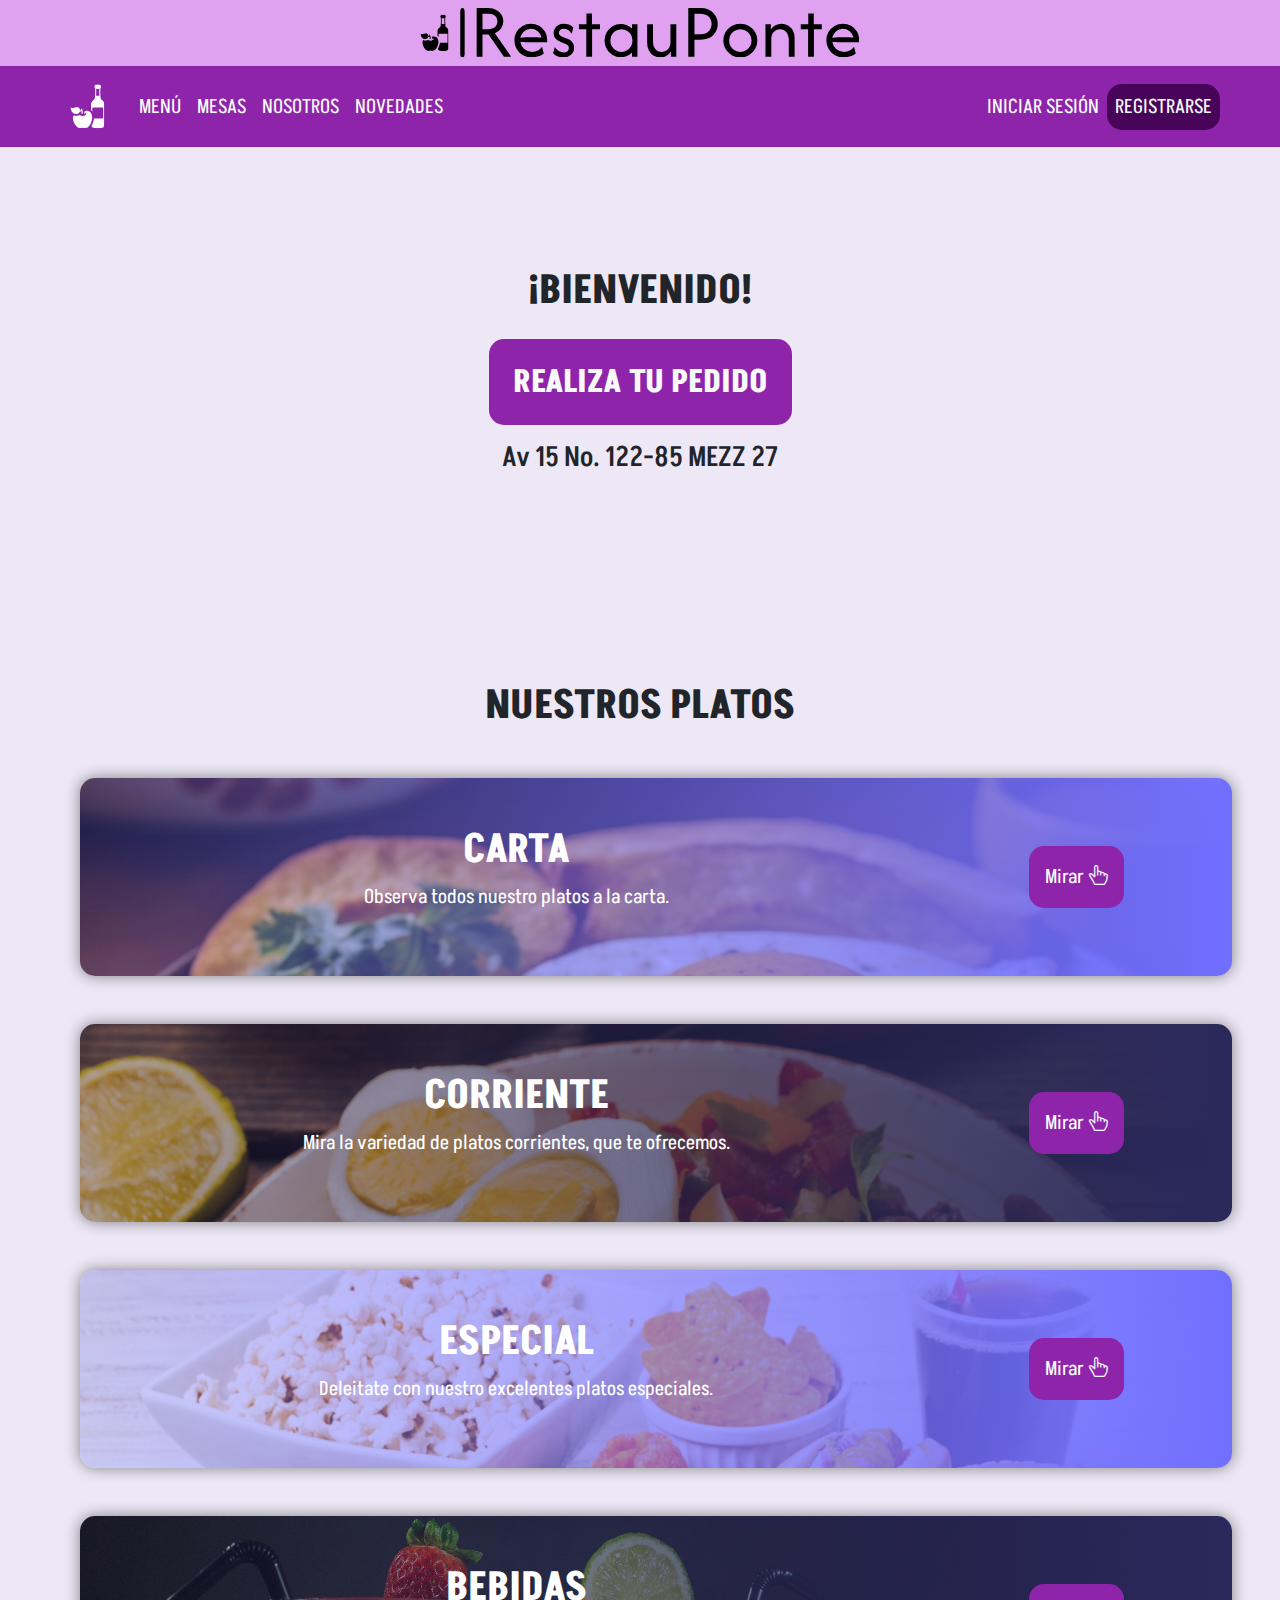
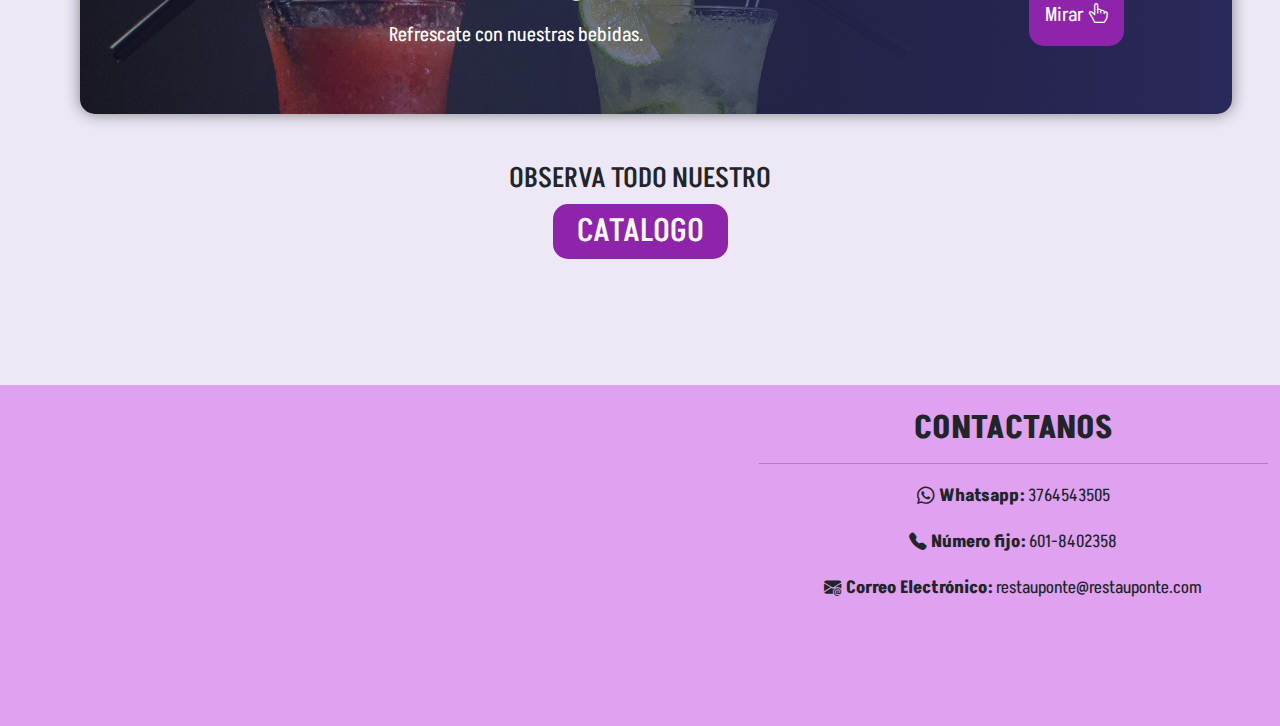
==== index.html @ 21bb620b "v0.0.0 16/08/2024" ====
<!DOCTYPE html>
<html lang="en">
<head>
    <meta charset="UTF-8">
    <meta name="viewport" content="width=device-width, initial-scale=1.0">
    <title>Restaurante</title>

<link href="https://cdn.jsdelivr.net/npm/bootstrap@5.3.3/dist/css/bootstrap.min.css" rel="stylesheet" integrity="sha384-QWTKZyjpPEjISv5WaRU9OFeRpok6YctnYmDr5pNlyT2bRjXh0JMhjY6hW+ALEwIH" crossorigin="anonymous">

<link rel="stylesheet" href="style/styles.css">
<link rel="stylesheet" href="style/mesasStyle.css">

<link rel="shortcut icon" href="favicon.svg" type="image/x-icon">

<link rel="stylesheet" href="https://cdn.jsdelivr.net/npm/bootstrap-icons@1.11.3/font/bootstrap-icons.min.css">

    <!--fUENTE DE TEXTO-->

    <link rel="preconnect" href="https://fonts.googleapis.com">
    <link rel="preconnect" href="https://fonts.gstatic.com" crossorigin>
    <link href="https://fonts.googleapis.com/css2?family=Akshar:wght@300..700&display=swap" rel="stylesheet">


</head>
<body>

    <header class="text-center py-2">
        <a href="index.html">
            <div>
                <img src="files/svg/logo/logo-black-transparent.svg" alt="RestauPonte(nombre provicional)" type="image/svg+xml" style="max-height: 50px;height: auto; max-width: 100%;">
            </div>
        </a>
    </header>
    <nav class="navegation navbar navbar-expand-lg px-5">
        <div class="container-fluid barra">
            <a class="navbar-brand" href=""><img src="favicon.svg" alt="icono inicio" height="55"></a>
            <button class="navbar-toggler" type="button" data-bs-toggle="collapse" data-bs-target="#navbarSupportedContent" aria-controls="navbarSupportedContent" aria-expanded="false" aria-label="Toggle navigation">
              <span class="navbar-toggler-icon"></span>
            </button>
            <div class="collapse navbar-collapse" id="navbarSupportedContent">
                <ul class="navbar-nav me-auto mb-2 mb-lg-0">
                <li class="nav-item">
                    <a class="nav-link text-light element menu" aria-current="page" href="#">MENÚ</a>
                </li>
                <li class="nav-item">
                    <a class="nav-link text-light element mesas" href="#">MESAS</a>
                </li>
                <li class="nav-item">
                    <a href="#" class="nav-link text-light element nosotros">NOSOTROS</a>
                </li>
                <li class="nav-item">
                    <a class="nav-link text-light element novedades" href="#">NOVEDADES</a>
                    
                </ul>

                <hr>
                
                <ul class="navbar-nav text-center">
                    <li class="nav-item">
                        <a class="nav-link text-light" href="#">INICIAR SESIÓN</a>
                    </li>
                    <li class="nav-item">
                        <a class="registro nav-link text-light" href="#">REGISTRARSE</a>
                    </li>
                </ul>
            </div>
        </div>
      </nav>


    <!--Contenido-->
    <main>

        <!--inicio-->
        <div class="subcont1">
            <div class="start text-center ">
                <h1><strong>¡BIENVENIDO!</strong></h1>
                <a href="#"><button class="p-4 text-light my-3"><h2 class="m-auto"><strong>REALIZA TU PEDIDO</strong></h2></button></a>
                <!--dirección generada en "https://www.bestrandoms.com/random-address-in-co"-->
                <h3>Av 15 No. 122-85 MEZZ 27</h3>
            </div>
            <div class="my-5 text-center">
                
                <h1 class="my-5"><strong>NUESTROS PLATOS</strong></h1>

                <ul class="listFood">

                    <!--Platos Carta-->

                    <li class="p-3 py-5 m-5" id="contCarta">
                        <div class="row">
                            <div class="col-lg-9">
                                <h1><strong>CARTA</strong></h1>
                                <p>Observa todos nuestro platos a la carta.</p>
                            </div>
                            <div class="col-lg-3">
                                <button id="carta" class="text-light p-3" >
                                    Mirar
                                    <i class="bi bi-hand-index-thumb"></i>
                                </button>
                            </div>
                        </div>
                    </li>

                    <!--Platos Corriente-->

                    <li class="p-3 py-5 m-5" id="contCorriente">
                        <div class="row">
                            <div class="col-lg-9">
                                <h1><strong>CORRIENTE</strong></h1>
                                <p>Mira la variedad de platos corrientes, que te ofrecemos.</p>
                            </div>
                            <div class="col-lg-3">
                                <button id="corriente" class="text-light p-3">
                                    Mirar
                                    <i class="bi bi-hand-index-thumb"></i>
                                </button>
                            </div>
                        </div>
                    </li>

                    <!--Platos Especiales-->

                    <li class="p-3 py-5 m-5" id="contEspecial">
                        <div class="row">
                            <div class="col-lg-9">
                                <h1><strong>ESPECIAL</strong></h1>
                                <p>Deleitate con nuestro excelentes platos especiales.</p>
                            </div>
                            <div class="col-lg-3">
                                <button id="especial" class="text-light p-3">
                                    Mirar
                                    <i class="bi bi-hand-index-thumb"></i>
                                </button>
                            </div>
                        </div> 
                    </li>

                    <!--Bebidas-->

                    <li class="p-3 py-5 m-5" id="contBebida">
                        <div class="row">
                            <div class="col-lg-9">
                                <h1><strong>BEBIDAS</strong></h1>
                                <p>Refrescate con nuestras bebidas.</p>
                            </div>
                            <div class="col-lg-3">
                                <button id="bebida" class="text-light p-3">
                                    Mirar
                                    <i class="bi bi-hand-index-thumb"></i>
                                </button>
                            </div>
                        </div>
                    </li>
                </ul>

            </div>

            <div class=" text-center mt-3 mb-5">
                <h3>OBSERVA TODO NUESTRO</h3>
                <a href="#"><button id="catalogo" class="pt-2 px-4 mb-5"><h2 class="text-light text-center">CATALOGO</h2></button></a>
            </div>
        </div>

        <!--menú-->
        <div class="subcont2 p-5 ">
            <div class="text-center">
                <h1><strong>MENÚ</strong></h1>
            </div>

            <div class="row container mb-5 text-center">
                <div class="col-lg-4">
                    <div>
                        <h3>BUSCAR:</h3>
                    </div>
                    <div><input type="search" class="select px-2" placeholder="buscar alimento"></div>
                </div>
                <div class="col-lg-4 mt-3 pt-4">
                    <button class="dropdown-toggle text-start select" data-bs-toggle="dropdown" aria-expanded="false" style="min-width: 200px;">PLATO DE COMIDA</button>
                    <ul class="dropdown-menu">
                        <li class="dropdown-item">Carta</li>
                        <li class="dropdown-item">Corriente</li>
                        <li class="dropdown-item">Especiales</li>
                        <hr>
                        <li class="dropdown-item">Todos</li>
                    </ul>
                </div>
                <div class="col-lg-4 mt-3 pt-4">
                    <button class="dropdown-toggle select text-start" data-bs-toggle="dropdown" aria-errormessage="false" style="min-width: 200px;">BEBIDA</button>
                    <ul class="dropdown-menu">
                        <li class="dropdown-item">Bebidas Naturales</li>
                        <li class="dropdown-item">Gaseosa</li>
                        <hr>
                        <li class="dropdown-item">Todos</li>
                    </ul>
                </div>
            </div>

            <article class="light p-5 container-lg text-light">
                <article class="dark p-5 shadow">
                    <!-- contendio de los platos -->

                   <div class="row">
                       <div class="col-lg-4 text-center">
                            <img src="files/images/food/example.jpg" alt="bandeja paisa" class="prealimento img-fluid" style="max-height: 200px; max-width: 200px;">
                       </div>
                       <div class="col-lg-7 my-3">
                            <h3 class="title"><strong>COSTILLAS BBQ</strong></h3>
                            <div class="ingredients">
                                <ul class="listIngredients">
                                    <li class="ingredient">arroz blanco</li>
                                    <li class="ingredient">frijoles</li>
                                    <li class="ingredient">plátano verde</li>
                                    <li class="ingredient">chorizo</li>
                                    <li class="ingredient">huevo</li>
                                    <li class="ingredient">aguacate</li>
                                    <li class="ingredient">carne molida</li>
                                    <li class="ingredient">chicharrón</li>
                                </ul>
                            </div>
                            <strong>VALOR: <span>$15.000</span></strong>
                        </div>
                        <div class="my-3 text-center">
                            <!--Solicitar al usuario, a registrarse-->
                            <button class="text-light p-2">REALIZAR PEDIDO</button>
                        </div>
                   </div> 
                </article>

                <div class="mt-5">
                    <nav aria-label="Page navigation">
                      <ul class="pagination justify-content-center">
                        <li class="page-item disabled">
                          <a class="page-link">Previous</a>
                        </li>
                        <li class="page-item"><a class="page-link" href="#">1</a></li>
                        <li class="page-item"><a class="page-link" href="#">2</a></li>
                        <li class="page-item"><a class="page-link" href="#">3</a></li>
                        <li class="page-item">
                          <a class="page-link" href="#">Next</a>
                        </li>
                      </ul>
                    </nav>    
                </div>
                
            </article>
        </div>
        
        <!--mesas-->
        <div class="subcont3 p-5">
            <article class=" container shadow text-center light p-5">
                <div class="row">
                    <div class="col-lg-6">
                        <!--Es una imagen de guía, no representará el diseño final-->
                        <img src="files/images/diagramRestau.png" alt="Diagrama del restaurante (imagen conceptual)" srcset="" class="img-fluid">
                        <p>imagen saca de <a href="https://www.edrawsoft.com/es/article/restaurant-floor-plan.html">edrawsoft</a></p>
                    </div>
                    <div class="col-lg-6">
                        <h3>Estados</h3>
                        <small>Identifique el estado de las mesas mediante el simbolo que lo acompaña.</small>
                        <br>

                        <div class="text-start mt-2 p-5">
                            <p class="simbVacio">Mesa vacía</p>
                            <p class="simbOcupado">Mesa ocupada</p>
                        </div>

                    </div>
                </div>
                
                
            </article>
        </div>

        <!--nosotros-->
        <div class="subcont4">
            <!--Contenido interno de nosotros-->
            <article class="p-5">
                <h1 class="text-center mb-3"><strong>NOSOTROS</strong></h1>
                <hr>

                <ul class="nav nav-tabs">
                  <li class="nav-item tab active px-2 mx-2">
                    HORARIO DE ATENCIÓN
                  <li>
                  <li class="nav-item tab px-2 mx-2">
                    VISIÓN
                  </li>
                  <li class="nav-item tab px-2 mx-2">
                    MISIÓN
                  </li>
                </ul>
                <div class="navSubCont px-5 py-5">
                    <!--Horario Atención-->
                    <div class="navCont active">
                        <p>Horario de atención.</p>
                        <p>8:00 am - 6:00pm</p>
                        <p>De lunes a sabado.</p>
                    </div>

                    <div class="navCont">
                        <h3><strong>VISIÓN</strong></h3>
                        <p>RestauPonte busca expandir y darse a conocer a nivel nacional en el año 2027, abriendo diferentes cadenas de restaurantes. Para el año 2030, RestauPonte espera abrir su primera cadena de restaurantes fuera de Colombia, para dar a conocer a nivel nacional el sabor de la gastronomia colombiana.</p>
                    </div>

                    <div class="navCont">
                        <h3><strong>MISIÓN</strong></h3>
                        <p>RestauPonte busca ofrecer alimentos de gran calidad y que sean accesible a toda la población Colombiana, además de ofrecer una excelente atención al cliente, junto a una página web que busca satisfacer las necesidades principales de los consumidores.</p>
                    </div>
                </div>
                

            </article>

        </div>

        <!--Novedades-->
        <div class="subcont5 p-5">
            <article class="p-5">
                <h1><strong>NOVEDADES</strong></h1>

                <div class="novedad">
                    <div class="encabezado">
                        <h2>PÁGINA WEB</h2>
                    </div>
                    <div class="cuerpo">
                        <p>Bienvenido a la página web "RestauPonte". La página web todavía se encuentra en construcción, por lo tanto pueden existir grandes cambios referentes a esta versión con las próximas. Así que disfruta de lo que te ofrece esta pequeña web.</p>
                    </div>
                </div>
                
            </article>
        </div>
    </main>
    <footer class="container-fluid pt-4">
        <div class="row">
            <div class="col-lg-7">
                <iframe
                    src="https://www.google.com/maps/embed?pb=!1m14!1m12!1m3!1d15907.857650163445!2d-74.22926505!3d4.600397149999999!2m3!1f0!2f0!3f0!3m2!1i1024!2i768!4f13.1!5e0!3m2!1ses-419!2sco!4v1718917155233!5m2!1ses-419!2sco" 
                    style="border:0;" 
                    allowfullscreen="true" 
                    loading="lazy" 
                    referrerpolicy="no-referrer-when-downgrade"
                    class=" mt-2 container-fluid">
                </iframe>
            </div>
            <div class="col-lg-5 text-center">
                <h2><strong>CONTACTANOS</strong></h2>

                <hr>

                <!--Los números no son reales, son generados en "https://www.datexco.com/tools/numeros-aleatorios"-->

                <p><small><i class="bi bi-whatsapp"></i><strong> Whatsapp:</strong> 3764543505</small></p>
                <p><small><i class="bi bi-telephone-fill"></i><strong> Número fijo:</strong> 601-8402358</small></p>
                <p><small><i class="bi bi-envelope-at-fill"></i><strong> Correo Electrónico:</strong> restauponte@restauponte.com</small></p>
            </div>
        </div>
    </footer>
    
    

    <script src="script/pages.js"></script>
    <script src="script/changeCont.js"></script>
    <script src="script/nosotrosTabs.js"></script>
    <script src="https://cdn.jsdelivr.net/npm/bootstrap@5.3.3/dist/js/bootstrap.bundle.min.js" integrity="sha384-YvpcrYf0tY3lHB60NNkmXc5s9fDVZLESaAA55NDzOxhy9GkcIdslK1eN7N6jIeHz" crossorigin="anonymous"></script>

</body>
</html>
---- style/styles.css ----
body{
    background-color: #ede7f6;
    font-family: "Akshar", sans-serif;
    font-size: 20px;
    
}

header{
    background-color: #e0a1f0;
}

    .titulo{
        text-decoration: none;
        color: black;
    }

nav.navegation{
    background-color: #8e24aa;
}

    .barra > * a{
        transition: all 0.8s;
    }

    .barra > * a:hover{
        border-radius: 15px;
        text-shadow: 0 0 15px lightpink;
        transition: all 0.4s;
    }

    .light{
        background-color: #716fff;
    }

    .dark{
        background-color: #2a295b;
    }
    

.subcont1{
    display: inline;
    padding: 0 20px;
}

    .listFood{
        list-style-type: none;
        color: white;
    }

    .listFood>li{
        border-radius: 15px;
        box-shadow: 0 0 15px gray;
    }

    .listFood div{
        margin: auto;
    }

    #contCarta{
        background-image: linear-gradient(to right, rgba(113,111,255,0.3),rgba(113,111,255,1)), url(../files/images/banners/carta.jpg);
        background-size: cover;
    }

    #contCorriente{
        background-image: linear-gradient(to right, rgba(42,41,91,0.3),rgba(42,41,91,1)), url(../files/images/banners/corriente.jpg);
        background-size: cover;
    }

    #contEspecial{
        background-image: linear-gradient(to right, rgba(113,111,255,0.3),rgba(113,111,255,1)), url(../files/images/banners/especial.jpg);
        background-size: cover;
    }

    #contBebida{
        background-image: linear-gradient(to right, rgba(42,41,91,0.3),rgba(42,41,91,1)), url(../files/images/banners/bebida.jpg);
        background-size: cover;
    }


div.start{
    margin: 10vh 0 23vh 0;
}

.subcont2{
    display: none;
}

    .prealimento{
        width: fit-content;
        height: fit-content;
        object-fit: cover;
    }

    .preFood{
        width: 200px;
        height: fit-content;
        object-fit: cover;
    }

    .listIngredients{
        list-style: none;
    }

    .ingredient{
        display: inline;
    }

    .ingredient::before{
        content: "";
        margin: 0 15px;
    }


.subcont3{
    display: none;
}
.subcont4{
    display: none;
}
    
    .tab{
        transition: all 0.5s ease;
    }

    .tab.active{
        background-color:#8e24aa;
        border-radius: 5px 5px 0 0;
        color: white;
        transition: all 0.5s ease;
    }

    .navCont{
        display: none;
    }

    .navCont.active{
        display: inline;
    }

.subcont5{
    display: none;
}

    .subcont5 > article > h1{
        text-align: center;
    }

   .novedad{
    margin: 15vh 0;
    color: white;
    border-radius: 15px;
    background-color: #716ddfff;
    box-shadow: 0 0 15px gray;
   } 

   .encabezado{
    padding: 5vh;
    border-radius: 10px 10px 0 0;
    background-color: #2a295b;
   }

   .cuerpo{
    padding: 10vh 5vh;
   }

footer{
    background-color: #e0a1f0;
}

h1{
}

h2{
}

h3{
}

p{
}

object{
    pointer-events: all;
}

.registro{
    background-color: #470458;
    border-radius: 15px;
}

a{
    text-decoration: none;
    color: white;
    transition: all 0.7s;
}

button{
    border-radius: 15px;
    border: solid 0;
    background-color:#8e24aa;
    transition: all 0.4s;
}

button:hover{
    background-color: #b246f2;
    transition: all 0.4s;
}

button:active{
   background-color: #830cc4;
   transform:translateY(3px);
}

iframe{
    border-radius: 15px;

    width: 600px;
    height:300px;
}

.select {
    background-color: #e0a1f0;
        border-radius: 15px;
        border: 0 solid;
}
article{
        border-radius: 15px;
}
---- style/mesasStyle.css ----
.simbVacio::before{
   content: " "; 
   display: inline-block;
   background-color: lightgreen;
   width: 15px;
   height: 15px;
   border-radius: 50%;
   margin: 0 20px 0 0;
}

.simbOcupado::before{
    content: " ";
    display: inline-block;
    background-color: red;
    width: 15px;
    height: 15px;
    border-radius: 50%;
    margin: 0 20px 0 0;
}
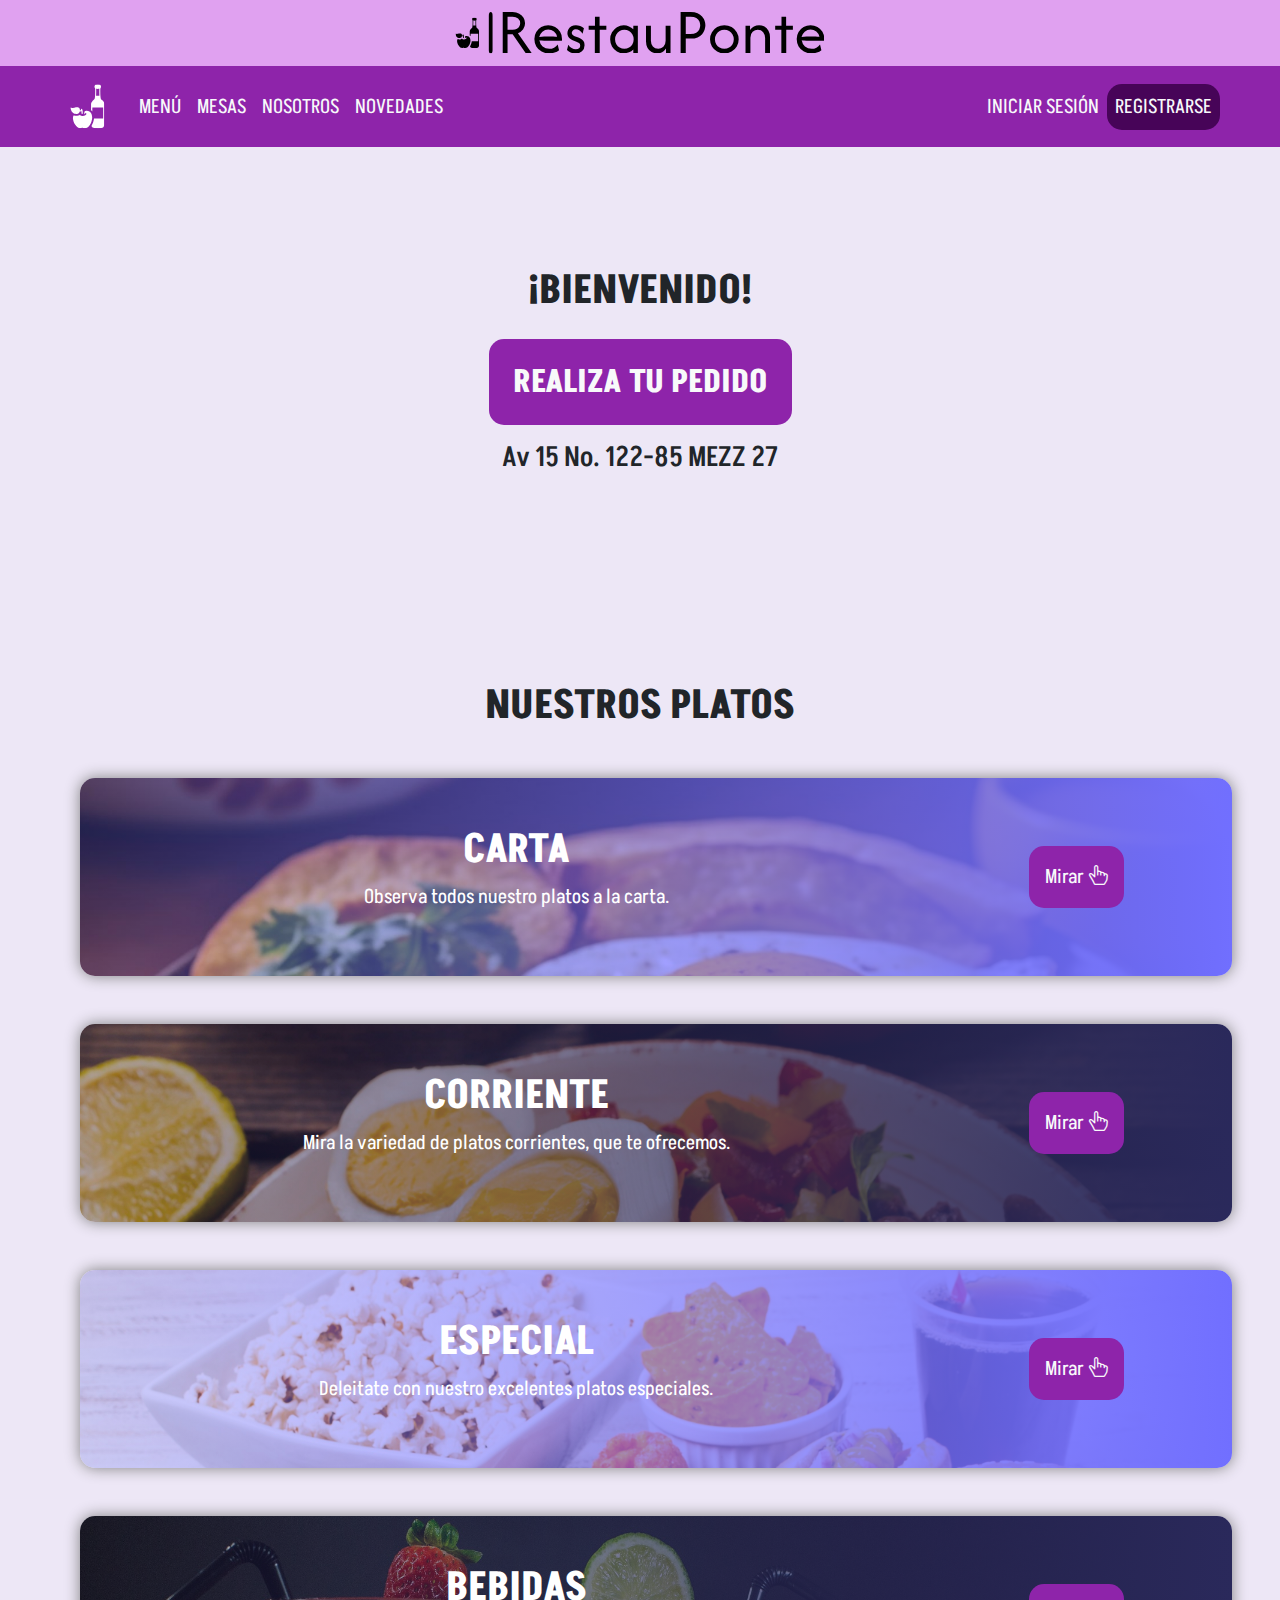
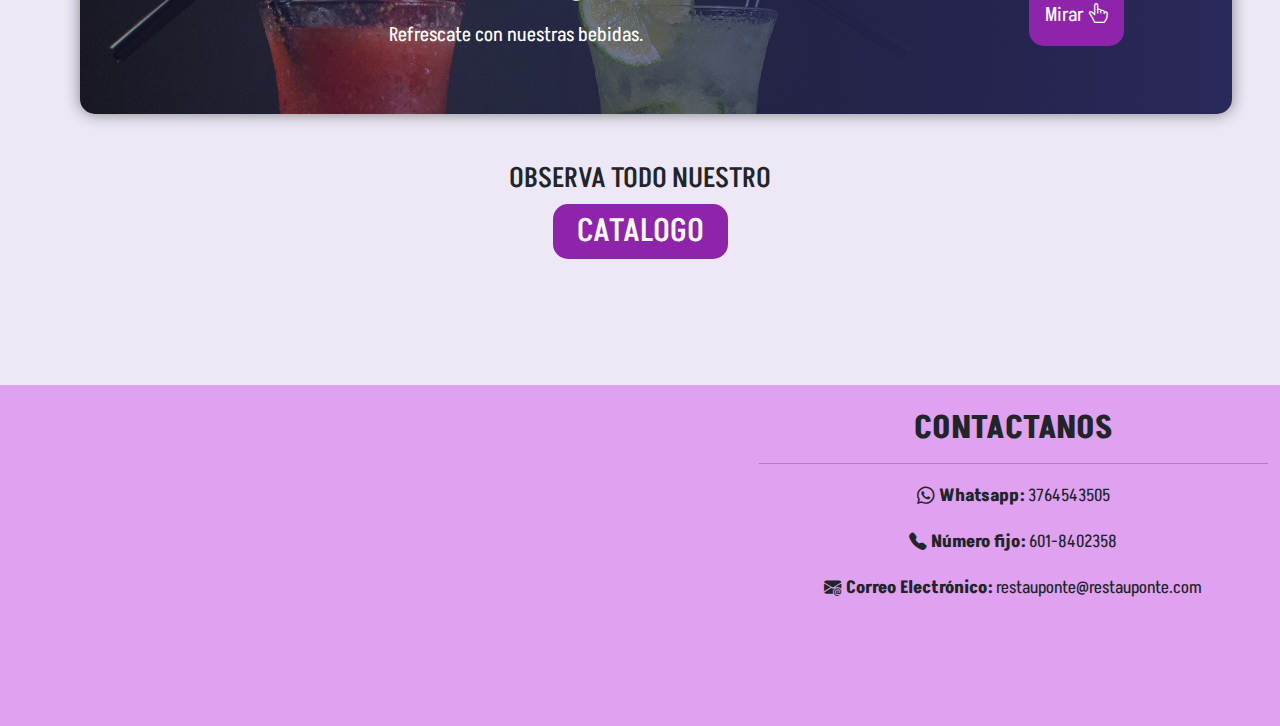
==== commit 4ecfe82d: "v0.0.1 17/08/2024" ====
--- a/index.html
+++ b/index.html
@@ -27,7 +27,7 @@
     <header class="text-center py-2">
         <a href="index.html">
             <div>
-                <img src="files/svg/logo/logo-black-transparent.svg" alt="RestauPonte(nombre provicional)" type="image/svg+xml" style="max-height: 50px;height: auto; max-width: 100%;">
+                <img src="files/svg/logo/logo-black-transparent.svg" class="p-2 p-lg-1" alt="RestauPonte(nombre provicional)" type="image/svg+xml" style="max-height: 50px;height: auto; max-width: 100%;">
             </div>
         </a>
     </header>
@@ -205,7 +205,7 @@
                             <img src="files/images/food/example.jpg" alt="bandeja paisa" class="prealimento img-fluid" style="max-height: 200px; max-width: 200px;">
                        </div>
                        <div class="col-lg-7 my-3">
-                            <h3 class="title"><strong>COSTILLAS BBQ</strong></h3>
+                            <h3 class="title"><strong>BANDEJA PAISA</strong></h3>
                             <div class="ingredients">
                                 <ul class="listIngredients">
                                     <li class="ingredient">arroz blanco</li>
@@ -356,8 +356,6 @@
             </div>
         </div>
     </footer>
-    
-    
 
     <script src="script/pages.js"></script>
     <script src="script/changeCont.js"></script>
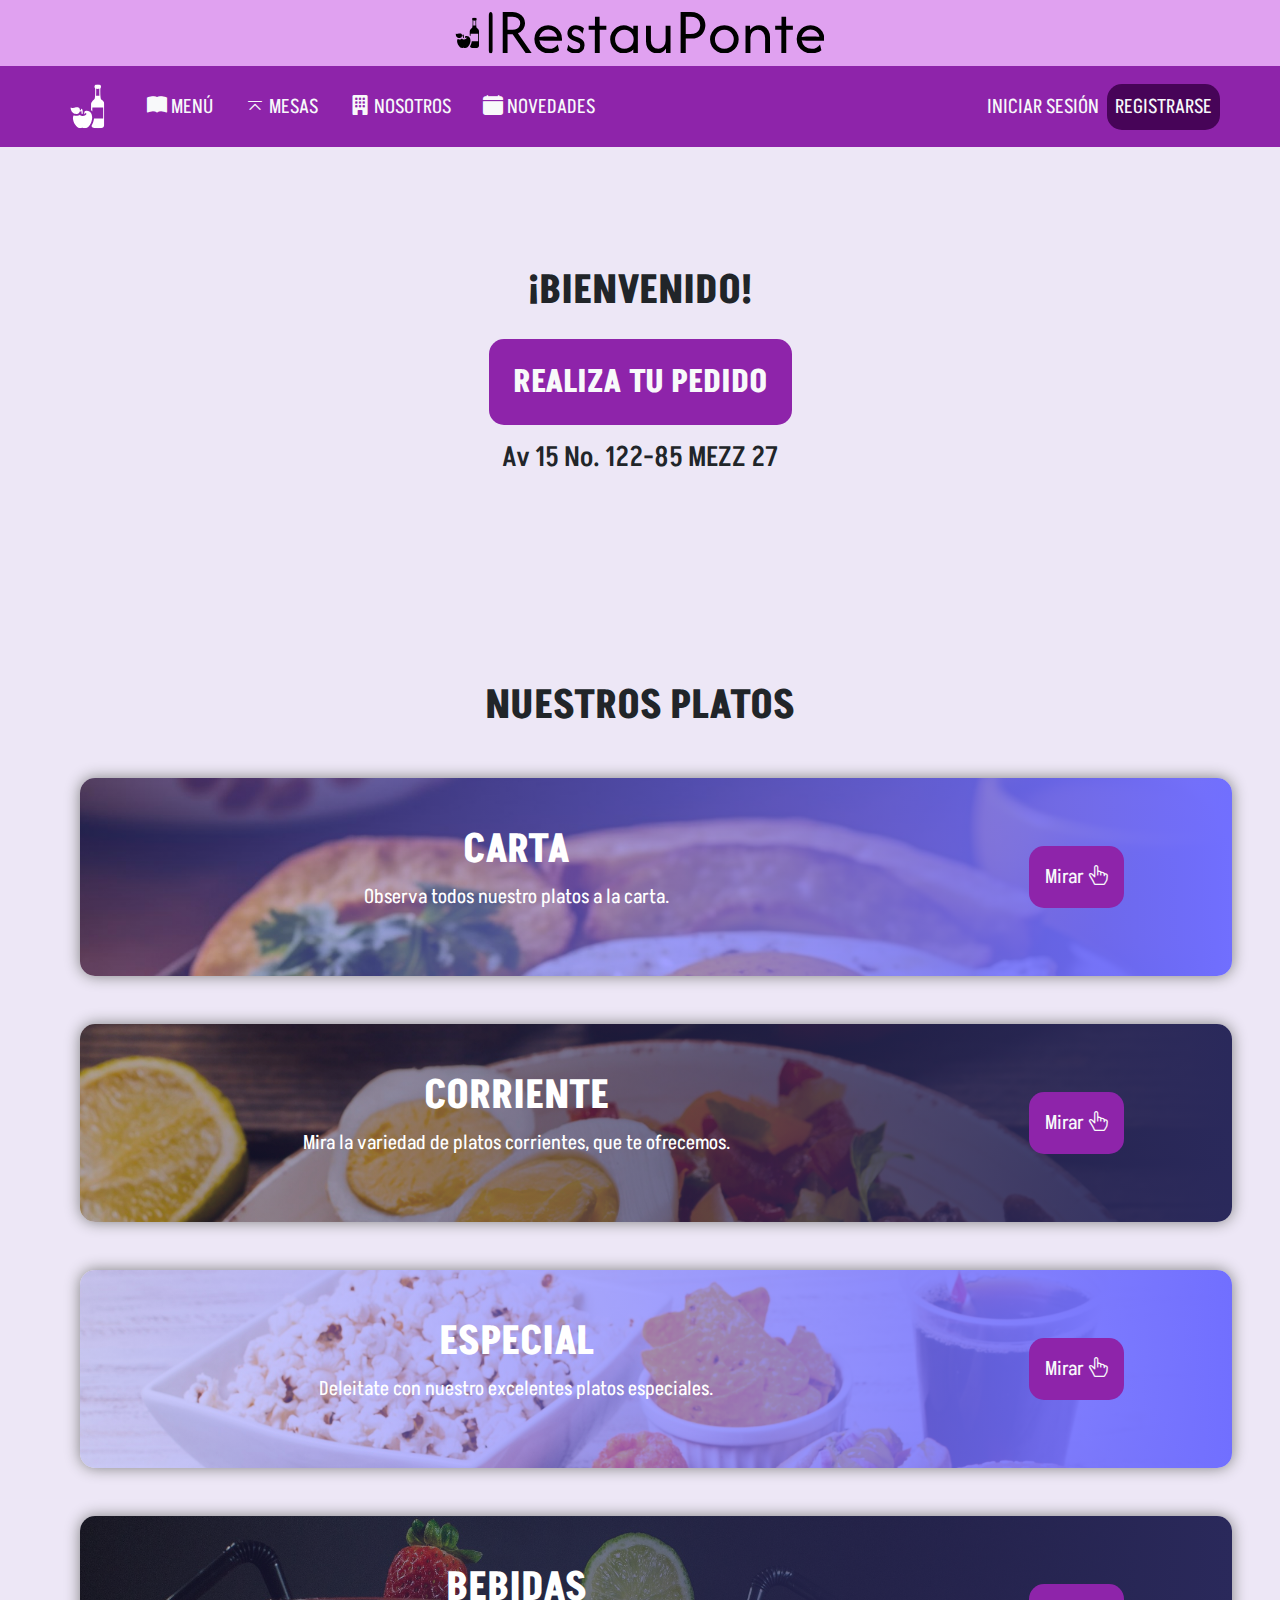
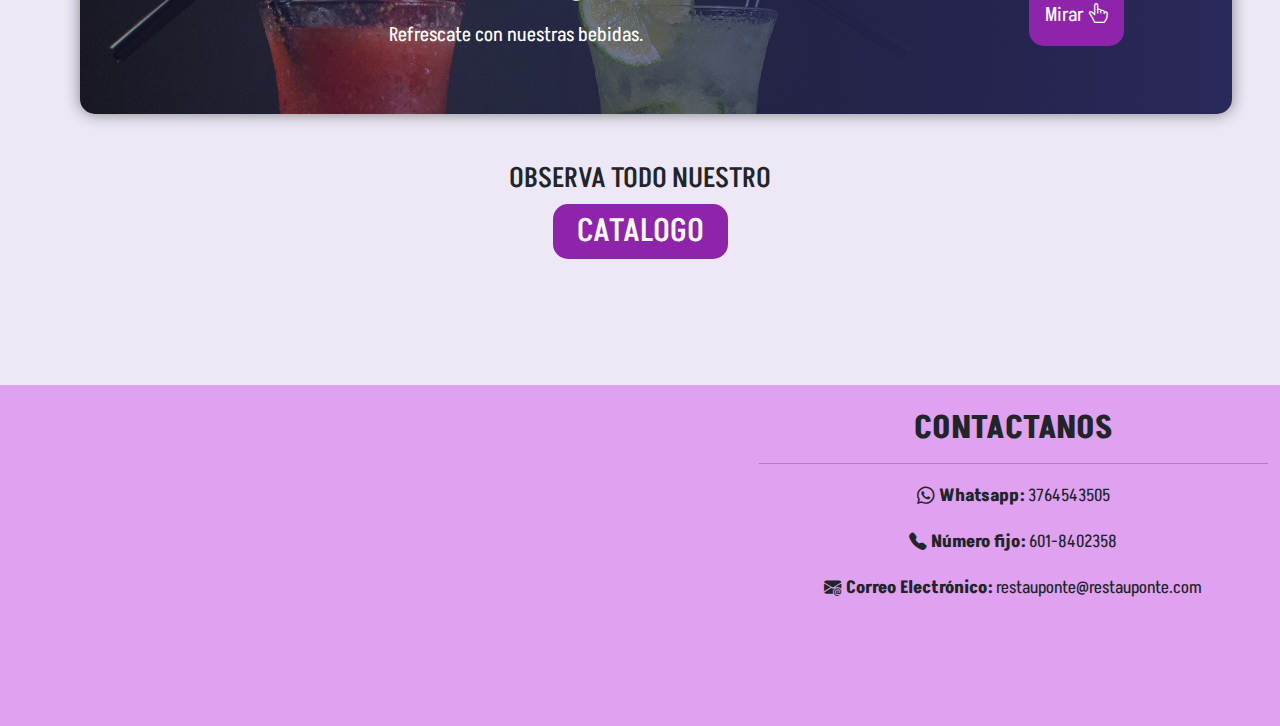
==== commit 1310b421: "v0.2 01/10/24 add user interfaces" ====
--- a/index.html
+++ b/index.html
@@ -5,14 +5,15 @@
     <meta name="viewport" content="width=device-width, initial-scale=1.0">
     <title>Restaurante</title>
 
+    <!--Bootstrap-->
 <link href="https://cdn.jsdelivr.net/npm/bootstrap@5.3.3/dist/css/bootstrap.min.css" rel="stylesheet" integrity="sha384-QWTKZyjpPEjISv5WaRU9OFeRpok6YctnYmDr5pNlyT2bRjXh0JMhjY6hW+ALEwIH" crossorigin="anonymous">
-
+<link rel="stylesheet" href="https://cdn.jsdelivr.net/npm/bootstrap-icons@1.11.3/font/bootstrap-icons.min.css">
+
+    <!--Styles-->
 <link rel="stylesheet" href="style/styles.css">
 <link rel="stylesheet" href="style/mesasStyle.css">
 
 <link rel="shortcut icon" href="favicon.svg" type="image/x-icon">
-
-<link rel="stylesheet" href="https://cdn.jsdelivr.net/npm/bootstrap-icons@1.11.3/font/bootstrap-icons.min.css">
 
     <!--fUENTE DE TEXTO-->
 
@@ -39,17 +40,26 @@
             </button>
             <div class="collapse navbar-collapse" id="navbarSupportedContent">
                 <ul class="navbar-nav me-auto mb-2 mb-lg-0">
-                <li class="nav-item">
-                    <a class="nav-link text-light element menu" aria-current="page" href="#">MENÚ</a>
+                <li class="nav-item mx-2">
+                    <a class="nav-link text-light element menu bi bi-book-fill" href="#">
+                        MENÚ
+                    </a>
                 </li>
-                <li class="nav-item">
-                    <a class="nav-link text-light element mesas" href="#">MESAS</a>
+                <li class="nav-item mx-2">
+                    <a class="nav-link text-light element mesas bi bi-chevron-bar-up" href="#">
+                        MESAS
+                    </a>
                 </li>
-                <li class="nav-item">
-                    <a href="#" class="nav-link text-light element nosotros">NOSOTROS</a>
+                <li class="nav-item mx-2">
+                    <a href="#" class="nav-link text-light element nosotros bi bi-building-fill">
+                        <i class=""></i>
+                        NOSOTROS
+                    </a>
                 </li>
-                <li class="nav-item">
-                    <a class="nav-link text-light element novedades" href="#">NOVEDADES</a>
+                <li class="nav-item mx-2">
+                    <a class="nav-link text-light element novedades bi bi-calendar-fill" href="#">
+                        NOVEDADES
+                    </a>
                     
                 </ul>
 
@@ -57,10 +67,10 @@
                 
                 <ul class="navbar-nav text-center">
                     <li class="nav-item">
-                        <a class="nav-link text-light" href="#">INICIAR SESIÓN</a>
+                        <a class="nav-link text-light" href="signin.html">INICIAR SESIÓN</a>
                     </li>
                     <li class="nav-item">
-                        <a class="registro nav-link text-light" href="#">REGISTRARSE</a>
+                        <a class="registro nav-link text-light" href="signup.html">REGISTRARSE</a>
                     </li>
                 </ul>
             </div>
@@ -237,7 +247,7 @@
                         <li class="page-item"><a class="page-link" href="#">2</a></li>
                         <li class="page-item"><a class="page-link" href="#">3</a></li>
                         <li class="page-item">
-                          <a class="page-link" href="#">Next</a>
+                          <a class="page-link text-primary" href="#">Next</a>
                         </li>
                       </ul>
                     </nav>    
@@ -247,29 +257,33 @@
         </div>
         
         <!--mesas-->
-        <div class="subcont3 p-5">
-            <article class=" container shadow text-center light p-5">
-                <div class="row">
-                    <div class="col-lg-6">
-                        <!--Es una imagen de guía, no representará el diseño final-->
-                        <img src="files/images/diagramRestau.png" alt="Diagrama del restaurante (imagen conceptual)" srcset="" class="img-fluid">
-                        <p>imagen saca de <a href="https://www.edrawsoft.com/es/article/restaurant-floor-plan.html">edrawsoft</a></p>
-                    </div>
-                    <div class="col-lg-6">
-                        <h3>Estados</h3>
-                        <small>Identifique el estado de las mesas mediante el simbolo que lo acompaña.</small>
-                        <br>
-
-                        <div class="text-start mt-2 p-5">
-                            <p class="simbVacio">Mesa vacía</p>
-                            <p class="simbOcupado">Mesa ocupada</p>
-                        </div>
-
-                    </div>
-                </div>
-                
-                
-            </article>
+        <div class="text-center subcont3 p-5">
+            <h1 class="text-center"><strong>MESAS</strong></h1>
+            <div class="container-fluid">
+                <div class="row my-5">
+                    <div class="col-lg-6 text-lg-end">
+                        MESAS OCUPADAS: <span><strong>x</strong></span>
+                    </div>
+                    <div class="col-lg-6 text-lg-start">
+                        MESAS VACÍAS: <span><strong>x</strong></span>
+                    </div>
+                </div>
+                <div class="row px-5">
+                    <div class="col-6">
+                        <span class="simbVacio">Mesa vacía</span>
+                    </div>
+    
+                    <div class="col-6">
+                        <span class="simbOcupado">Mesa ocupada</span>
+                    </div>
+    
+                </div>
+            </div>
+            <div class="p-3 mt-3">
+                <!--Es una imagen de guía, no representará el diseño final-->
+                <img src="files/images/diagramRestau.png" alt="Diagrama del restaurante (imagen conceptual)" srcset="" class="img-fluid">
+                <p>imagen saca de <a href="https://www.edrawsoft.com/es/article/restaurant-floor-plan.html">edrawsoft</a></p>
+            </div>
         </div>
 
         <!--nosotros-->
--- a/style/styles.css
+++ b/style/styles.css
@@ -167,18 +167,6 @@
     background-color: #e0a1f0;
 }
 
-h1{
-}
-
-h2{
-}
-
-h3{
-}
-
-p{
-}
-
 object{
     pointer-events: all;
 }
@@ -188,10 +176,19 @@
     border-radius: 15px;
 }
 
+.registro:hover{
+    background-color: #830cc4;
+    transition: all 0.5s;
+}
+
+.registro:active{
+    background-color: #830cc4;
+    transform: translateY(3px);
+    transition: all 0.5s;
+}
+
 a{
     text-decoration: none;
-    color: white;
-    transition: all 0.7s;
 }
 
 button{
